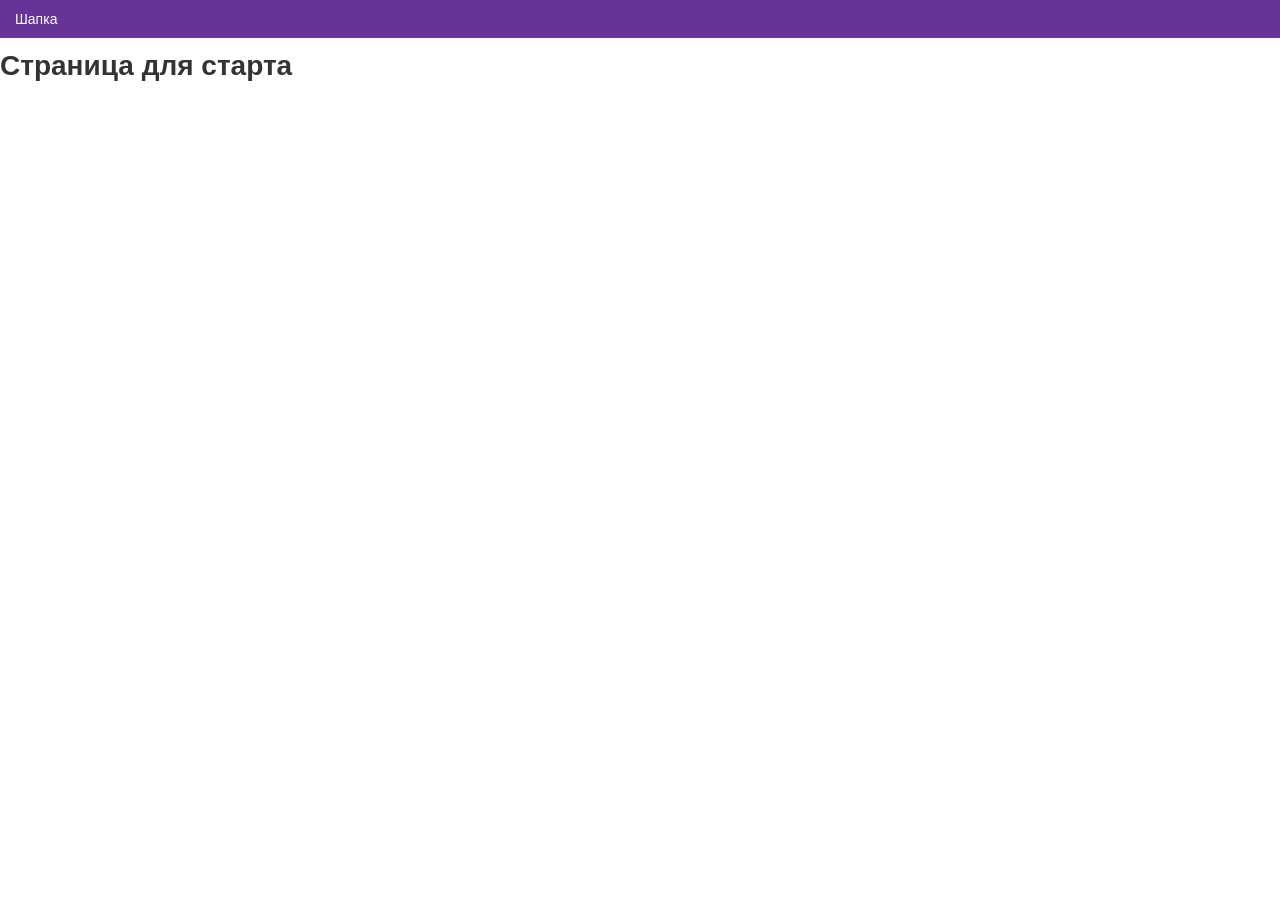
==== index.html @ aeb93e2c "Deploying to gh-pages from @ Rys17/Drink2Go@3adf9d9220792c13ed65a552e81b1cec636dce53 🚀" ====
<!DOCTYPE html><html class="page" lang="ru"><head><meta charset="UTF-8"><title>Drink2Go</title><meta name="viewport" content="width=device-width,initial-scale=1"><link rel="preload" href="#" type="font/woff2" as="font"><link rel="stylesheet" href="styles/styles.css"><script src="scripts/index.js" defer="defer"></script><link rel="icon" href="favicon.ico"><link rel="icon" href="favicons/favicon.svg" type="image/svg+xml"><link rel="apple-touch-icon" sizes="180x180" href="favicons/apple-icon-180x180.png"><link rel="manifest" href="/manifest.webmanifest"></head><body class="page__body"><header class="header">Шапка</header><main><h1>Страница для старта</h1></main></body></html>
---- styles/styles.css ----
body{color:#333;background-color:#fff;margin:0;padding:0;font-family:Montserrat,arial,sans-serif;font-size:14px;font-style:normal;font-weight:400;line-height:18px}*,:after,:before{box-sizing:inherit}img{max-width:100%;height:auto}ul{margin:0;padding:0;list-style:none}a{text-decoration:none}.container{box-sizing:border-box;width:100%;max-width:1440px;margin:0 auto;padding:0 20px}@media (width>=768px){.container{padding:0 30px}}@media (width>=1440px){.container{padding:0 110px}}@font-face{font-family:Montserrat;font-weight:400 700;font-style:normal;src:url(../fonts/montserrat-variable.woff2)format("woff2");font-display:swap}.header{color:#fff;background-color:#639;padding:10px 15px}
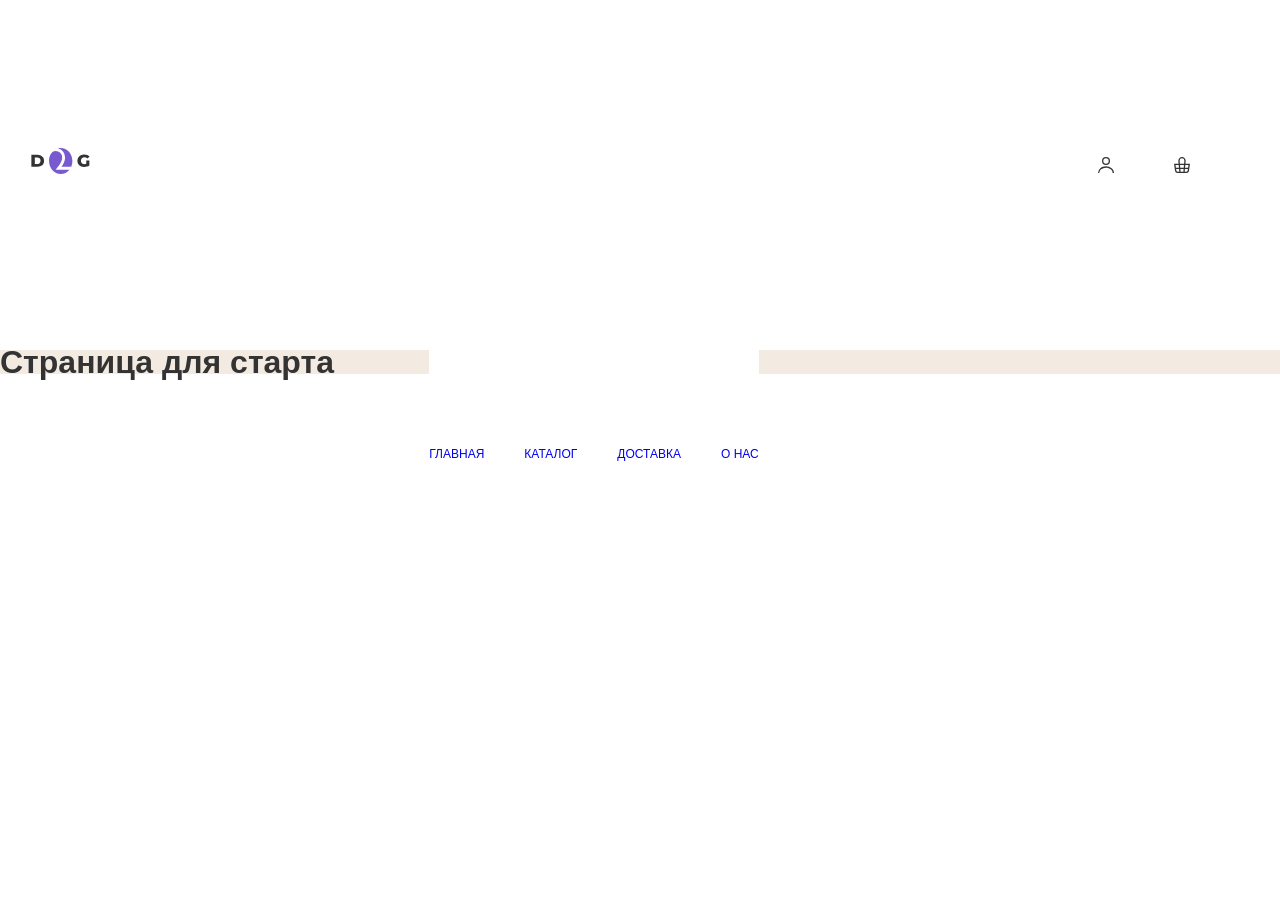
==== commit b5f7b3fa: "Deploying to gh-pages from @ Rys17/Drink2Go@74359fdb5bf37860000ce67fdb8bb8fca183b450 🚀" ====
--- a/index.html
+++ b/index.html
@@ -1 +1 @@
-<!DOCTYPE html><html class="page" lang="ru"><head><meta charset="UTF-8"><title>Drink2Go</title><meta name="viewport" content="width=device-width,initial-scale=1"><link rel="preload" href="#" type="font/woff2" as="font"><link rel="stylesheet" href="styles/styles.css"><script src="scripts/index.js" defer="defer"></script><link rel="icon" href="favicon.ico"><link rel="icon" href="favicons/favicon.svg" type="image/svg+xml"><link rel="apple-touch-icon" sizes="180x180" href="favicons/apple-icon-180x180.png"><link rel="manifest" href="/manifest.webmanifest"></head><body class="page__body"><header class="header">Шапка</header><main><h1>Страница для старта</h1></main></body></html>+<!DOCTYPE html><html class="page" lang="ru"><head><meta charset="UTF-8"><title>Drink2Go</title><meta name="viewport" content="width=device-width,initial-scale=1"><link rel="preload" href="#" type="font/woff2" as="font"><link rel="stylesheet" href="styles/styles.css"><script src="scripts/index.js" defer="defer"></script><link rel="icon" href="favicon.ico"><link rel="icon" href="favicons/favicon.svg" type="image/svg+xml"><link rel="apple-touch-icon" sizes="180x180" href="favicons/apple-icon-180x180.png"><link rel="manifest" href="../source/site.webmanifest"></head><body class="page__body"><header class="header" data-test="header"><div class="header__wrapper container"><div class="header__wrapper-logo"><a class="header__logo logo" href="index.html"><picture><source media="(min-width: 1440px)" type="image/svg+xml" width="170" height="36" srcset="images/logo-desktop.svg"><source media="(min-width: 768px)" type="image/svg+xml" width="60" height="50" srcset="images/logo-tablet.svg"><img class="header__logo-image" src="images/logo-mobile.svg" width="32" height="36" alt="Drink2Go"></picture></a><p class="header__text">Интернет-магазин<br>кофейных напитков</p></div><nav class="header__nav"><ul class="header__nav-list header__nav-list--active"><li class="header__nav-item"><a class="header__nav-link header__nav__link--current" href="404.html" aria-current="page" tabindex="-1">Главная</a></li><li class="header__nav-item"><a class="header__nav-link" href="404.html">Каталог</a></li><li class="header__nav-item"><a class="header__nav-link" href="404.html">Доставка</a></li><li class="header__nav-item"><a class="header__nav-link" href="404.html">О нас</a></li></ul></nav><ul class="header__nav-user user-menu"><li class="user-menu__item"><a class="user-menu__link user-menu__link--profile" href="404.html"><span class="visually-hidden">Личный кабинет</span> </a><a class="user-menu__link-text" href="404.html">Войти</a></li><li class="user-menu__item"><a class="user-menu__link user-menu__link--basket" href="404.html"><span class="visually-hidden">Корзина</span> </a><a class="user-menu__link-text" href="404.html">Корзина</a></li><li class="user-menu__item"><button class="user-menu__burger user-menu__burger--active" aria-label="бургер меню" type="button"><span></span> <span></span> <span></span></button></li></ul></div></header><main class="page__main"><h1>Страница для старта</h1></main><script src="scripts/index.js" defer="defer"></script></body></html>
--- a/styles/styles.css
+++ b/styles/styles.css
@@ -1 +1 @@
-body{color:#333;background-color:#fff;margin:0;padding:0;font-family:Montserrat,arial,sans-serif;font-size:14px;font-style:normal;font-weight:400;line-height:18px}*,:after,:before{box-sizing:inherit}img{max-width:100%;height:auto}ul{margin:0;padding:0;list-style:none}a{text-decoration:none}.container{box-sizing:border-box;width:100%;max-width:1440px;margin:0 auto;padding:0 20px}@media (width>=768px){.container{padding:0 30px}}@media (width>=1440px){.container{padding:0 110px}}@font-face{font-family:Montserrat;font-weight:400 700;font-style:normal;src:url(../fonts/montserrat-variable.woff2)format("woff2");font-display:swap}.header{color:#fff;background-color:#639;padding:10px 15px}+body{color:#333;background-color:#fff;margin:0;padding:0;font-family:Montserrat,arial,sans-serif;font-size:14px;font-style:normal;font-weight:400;line-height:20px}@media (width>=768px){body{font-size:16px;line-height:24px}}*,:after,:before{box-sizing:inherit}img{max-width:100%;height:auto}ul{margin:0;padding:0;list-style:none}a{text-decoration:none}.container{box-sizing:border-box;width:100%;max-width:1440px;margin:0 auto;padding:0 20px}@media (width>=768px){.container{padding:0 30px}}@media (width>=1440px){.container{padding:0 40px}}@font-face{font-family:Montserrat;font-weight:400 700;font-style:normal;src:url(../fonts/montserrat-variable.woff2)format("woff2");font-display:swap}.visually-hidden{clip:rect(1px 1px 1px 1px);-webkit-clip-path:inset(100%);clip-path:inset(100%);white-space:nowrap;border:0;width:1px;height:1px;margin:-1px;padding:0;position:absolute;overflow:hidden}.header{background-color:#fff;min-height:60px}@media (width>=768px){.header{min-height:80px}}.header__wrapper{justify-content:space-between;align-items:center;padding-top:12px;padding-bottom:12px;display:flex}@media (width>=768px){.header__wrapper{padding-top:20px;padding-bottom:20px}}.header__wrapper-logo{gap:20px;display:flex}.header__log{padding-right:20px}.header__text{margin:0;display:none}@media (width>=1440px){.header__text{font-size:12px;line-height:16px;display:block}}.header__nav{display:flex}.header__nav-list{text-transform:uppercase;z-index:999;text-align:center;background-color:#fff;width:100%;min-height:289px;display:block;position:absolute;bottom:0;left:0;transform:translateY(118px)}@media (width>=768px){.header__nav-list{align-items:center;gap:40px;font-size:12px;font-weight:500;line-height:16px;display:flex;position:static}}@media (width>=1440px){.header__nav-list{gap:60px;display:flex}}.header__nav-list--active{transform:translateY(100%)}.header__nav-item{border-top:1px solid #f0ebff;justify-content:center;align-items:center;min-height:56px;display:flex}@media (width>=768px){.header__nav-item{border:none}}.page__main{background-color:#f3ebe1}.user-menu{gap:44px;display:flex}@media (width>=768px){.user-menu{gap:60px}}@media (width>=1440px){.user-menu{gap:60px}}.user-menu__item{align-items:center;gap:8px;display:flex}.user-menu__link{display:block}.user-menu__link--profile{content:"";background-color:#333;background-repeat:no-repeat;background-size:16px,16px;width:16px;height:16px;-webkit-mask-image:url(../icons/stack.svg#user);mask-image:url(../icons/stack.svg#user)}.user-menu__link--basket{background-color:#333;background-repeat:no-repeat;background-size:16px,16px;width:16px;height:16px;-webkit-mask-image:url(../icons/stack.svg#basket);mask-image:url(../icons/stack.svg#basket)}.user-menu__link-text{display:none}@media (width>=1440px){.user-menu__link-text{display:block}}.user-menu__burger{background:#7fffd4;border:none;width:16px;height:12px;padding:0;position:relative}.user-menu__burger span{transition:0,3s ease;background:#333;width:16px;height:1.5px;position:absolute;left:0}.user-menu__burger span:first-child{transform:translateY(-6px)}.user-menu__burger span:nth-child(3){transform:translateY(6px)}.user-menu__burger--active span:first-child{transform:rotate(-45deg)}.user-menu__burger--active span:nth-child(2){display:none}.user-menu__burger--active span:nth-child(3){transform:rotate(45deg)}@media (width>=768px){.user-menu__burger{display:none}}@media (width>=1440px){.user-menu__burger{display:none}}
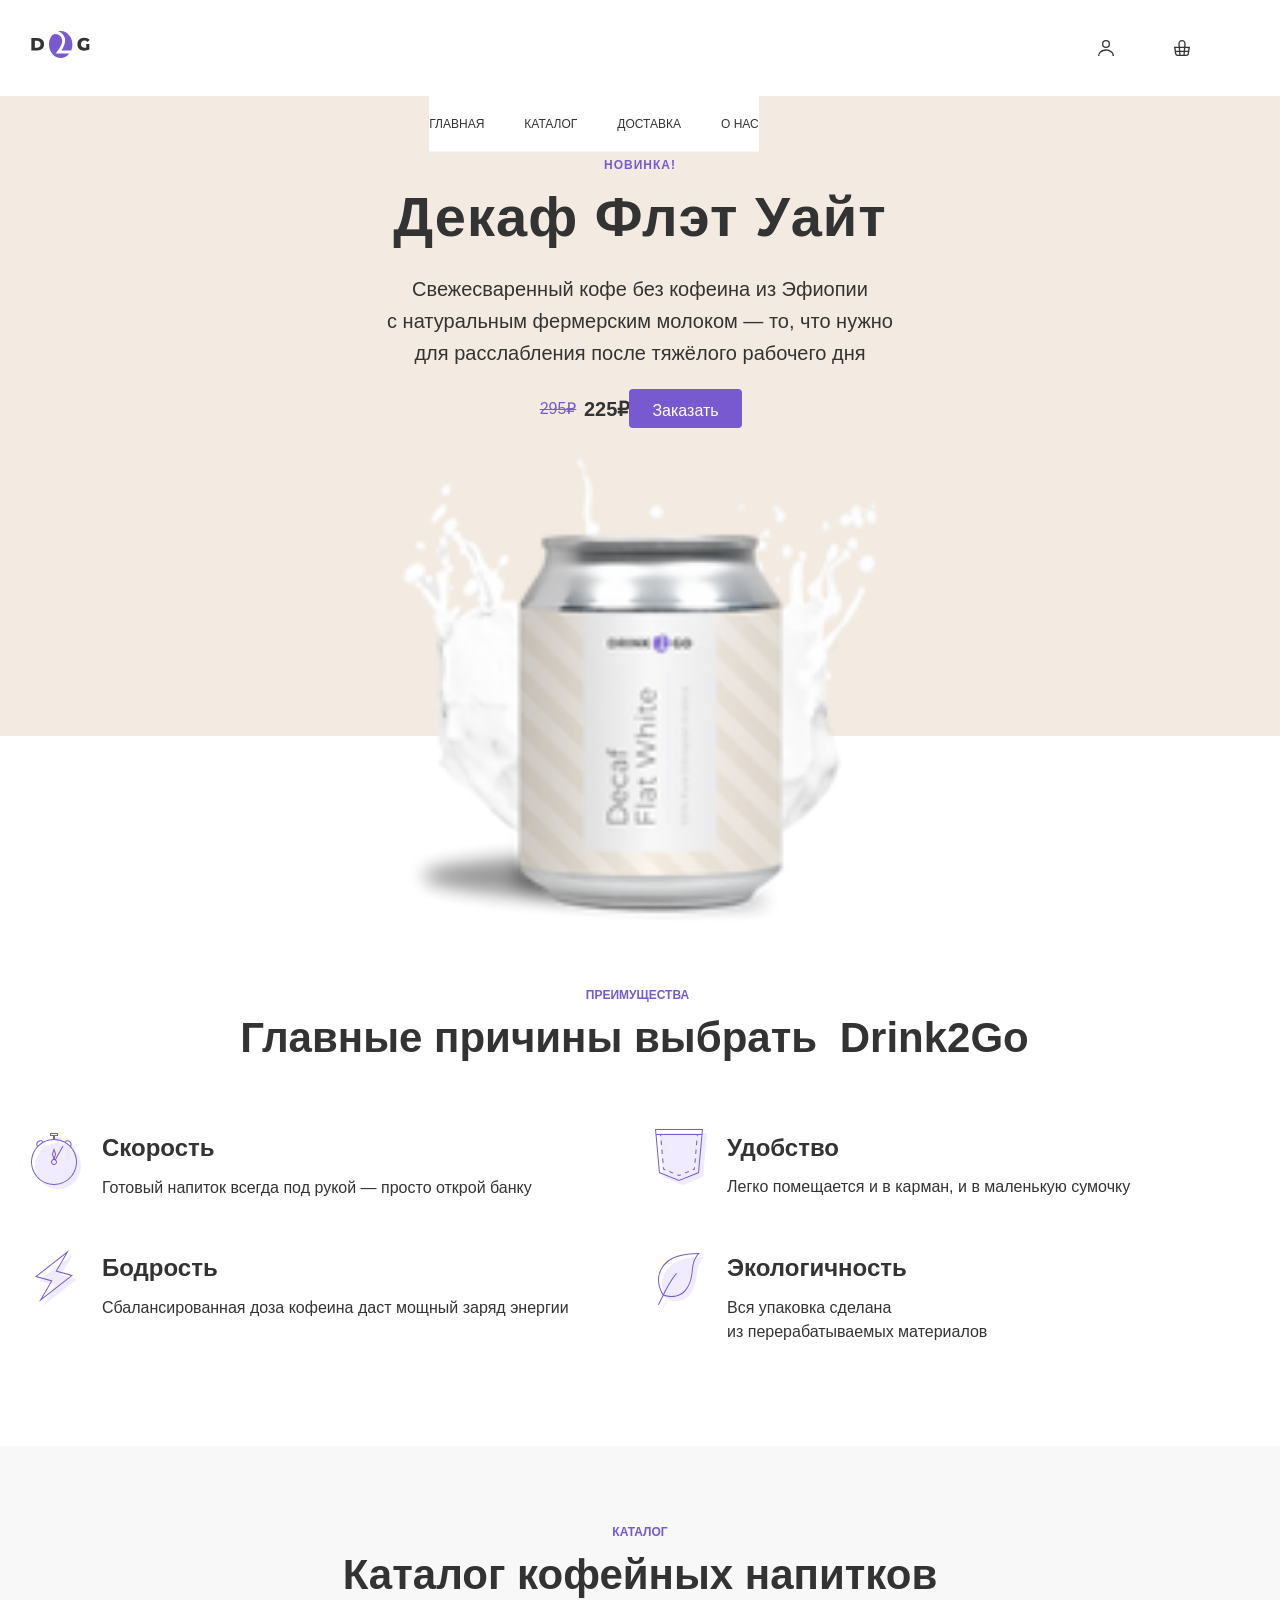
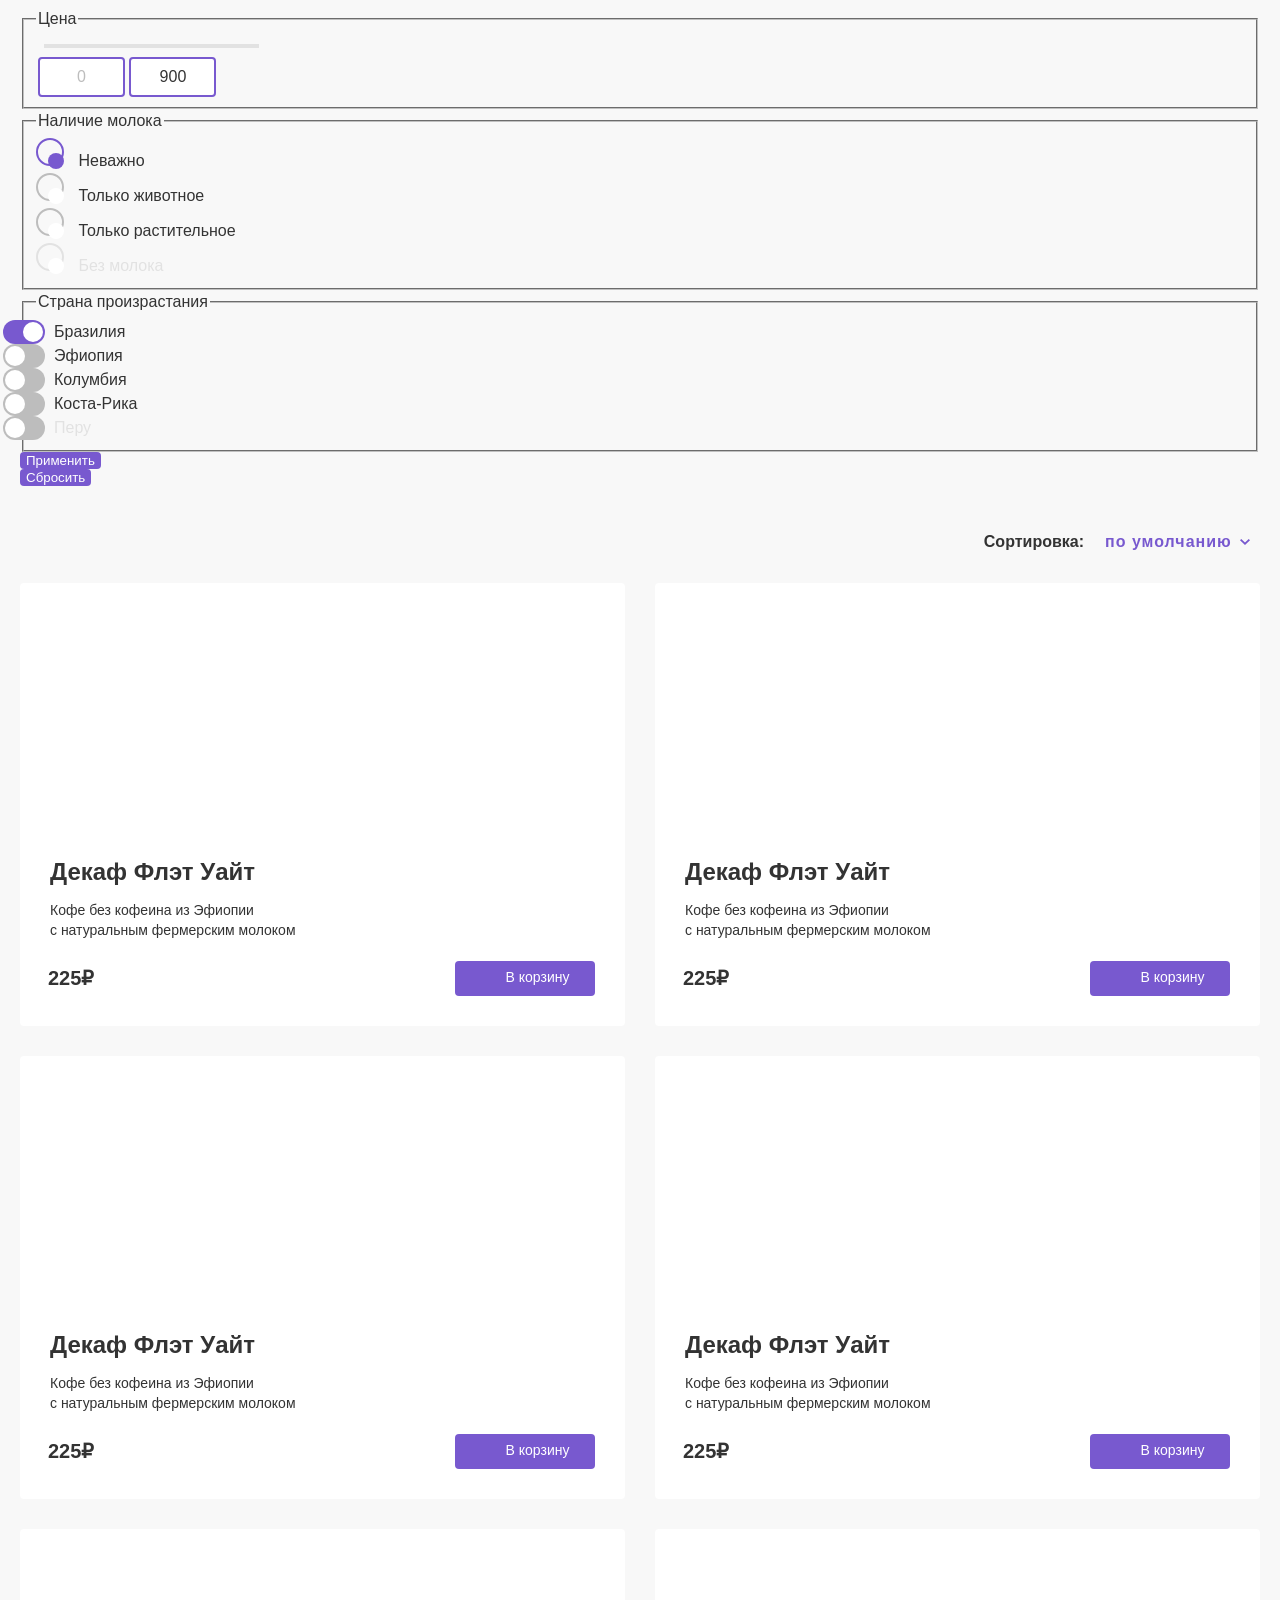
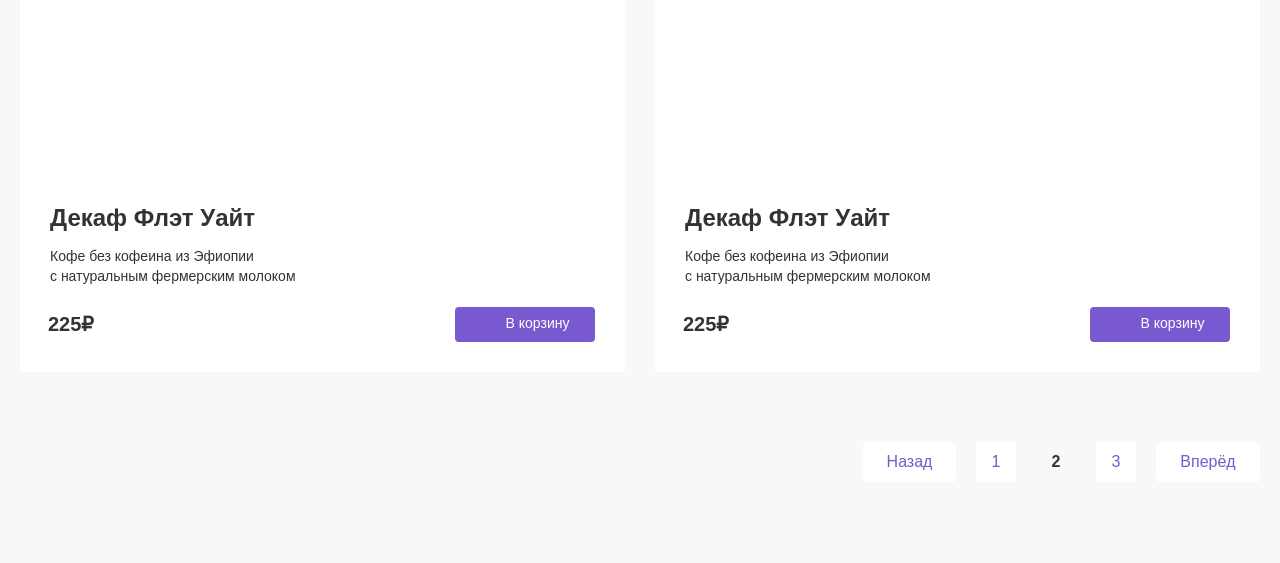
==== commit 7964ed9d: "Deploying to gh-pages from @ Rys17/Drink2Go@dc18201b0de00281de3671376409907217015b13 🚀" ====
--- a/index.html
+++ b/index.html
@@ -1 +1 @@
-<!DOCTYPE html><html class="page" lang="ru"><head><meta charset="UTF-8"><title>Drink2Go</title><meta name="viewport" content="width=device-width,initial-scale=1"><link rel="preload" href="#" type="font/woff2" as="font"><link rel="stylesheet" href="styles/styles.css"><script src="scripts/index.js" defer="defer"></script><link rel="icon" href="favicon.ico"><link rel="icon" href="favicons/favicon.svg" type="image/svg+xml"><link rel="apple-touch-icon" sizes="180x180" href="favicons/apple-icon-180x180.png"><link rel="manifest" href="../source/site.webmanifest"></head><body class="page__body"><header class="header" data-test="header"><div class="header__wrapper container"><div class="header__wrapper-logo"><a class="header__logo logo" href="index.html"><picture><source media="(min-width: 1440px)" type="image/svg+xml" width="170" height="36" srcset="images/logo-desktop.svg"><source media="(min-width: 768px)" type="image/svg+xml" width="60" height="50" srcset="images/logo-tablet.svg"><img class="header__logo-image" src="images/logo-mobile.svg" width="32" height="36" alt="Drink2Go"></picture></a><p class="header__text">Интернет-магазин<br>кофейных напитков</p></div><nav class="header__nav"><ul class="header__nav-list header__nav-list--active"><li class="header__nav-item"><a class="header__nav-link header__nav__link--current" href="404.html" aria-current="page" tabindex="-1">Главная</a></li><li class="header__nav-item"><a class="header__nav-link" href="404.html">Каталог</a></li><li class="header__nav-item"><a class="header__nav-link" href="404.html">Доставка</a></li><li class="header__nav-item"><a class="header__nav-link" href="404.html">О нас</a></li></ul></nav><ul class="header__nav-user user-menu"><li class="user-menu__item"><a class="user-menu__link user-menu__link--profile" href="404.html"><span class="visually-hidden">Личный кабинет</span> </a><a class="user-menu__link-text" href="404.html">Войти</a></li><li class="user-menu__item"><a class="user-menu__link user-menu__link--basket" href="404.html"><span class="visually-hidden">Корзина</span> </a><a class="user-menu__link-text" href="404.html">Корзина</a></li><li class="user-menu__item"><button class="user-menu__burger user-menu__burger--active" aria-label="бургер меню" type="button"><span></span> <span></span> <span></span></button></li></ul></div></header><main class="page__main"><h1>Страница для старта</h1></main><script src="scripts/index.js" defer="defer"></script></body></html>+<!DOCTYPE html><html class="page" lang="ru"><head><meta charset="UTF-8"><title>Drink2Go</title><meta name="viewport" content="width=device-width,initial-scale=1"><link rel="stylesheet" href="styles/styles.css"><link rel="icon" href="favicon.ico"><link rel="icon" href="favicons/favicon.svg" type="image/svg+xml"><link rel="apple-touch-icon" sizes="180x180" href="favicons/apple-icon-180x180.png"><link rel="manifest" href="../source/site.webmanifest"></head><body class="page__body"><header class="header" data-test="header"><div class="header__wrapper container"><div class="header__wrapper-logo"><a class="header__logo logo" href="index.html"><picture><source media="(min-width: 1440px)" type="image/svg+xml" width="170" height="36" srcset="images/logo-desktop.svg"><source media="(min-width: 768px)" type="image/svg+xml" width="60" height="50" srcset="images/logo-tablet.svg"><img class="header__logo-image" src="images/logo-mobile.svg" width="32" height="36" alt="Drink2Go"></picture></a><p class="header__text">Интернет-магазин<br>кофейных напитков</p></div><nav class="header__nav"><ul class="header__nav-list header__nav-list--active"><li class="header__nav-item"><a class="header__nav-link header__nav__link--current" href="404.html" aria-current="page" tabindex="-1">Главная</a></li><li class="header__nav-item"><a class="header__nav-link" href="404.html">Каталог</a></li><li class="header__nav-item"><a class="header__nav-link" href="404.html">Доставка</a></li><li class="header__nav-item"><a class="header__nav-link" href="404.html">О нас</a></li></ul></nav><ul class="header__nav-user user-menu"><li class="user-menu__item"><a class="user-menu__link user-menu__link--profile" href="404.html"><span class="visually-hidden">Личный кабинет</span> </a><a class="user-menu__link-text" href="404.html">Войти</a></li><li class="user-menu__item"><a class="user-menu__link user-menu__link--basket" href="404.html"><span class="visually-hidden">Корзина</span> </a><a class="user-menu__link-text" href="404.html">Корзина</a></li><li class="user-menu__item"><button class="user-menu__burger user-menu__burger--active" aria-label="бургер меню" type="button"><span></span> <span></span> <span></span></button></li></ul></div></header><main class="main"><h1 class="visually-hidden">Интернет-магазин кофейных напитков</h1><section class="hero" data-test="hero"><div class="hero__slider slider"><ul class="slider__list"><li class="slider__item slider__item--flatwhite container"><picture><source media="(min-width: $desktop-width)" srcset="images/slaider-white-desktop@1x.webp, images/slider/slaider-white-desktop@2x.webp 2x" type="image/webp" width="600" height="600"><source media="(min-width: $tablet-width)" srcset="images/slaider-white-tablet@1x.webp, images/slaider-white-tablet@2x.webp 2x" type="image/webp" width="476" height="476"><source media="(min-width: $mobile-width)" srcset="images/slaider-white-mobile@1x.webp, images/slider/slaider-white-mobile@2x.webp 2x" type="image/webp" width="280" height="280"><source media="(min-width: $desktop-width)" srcset="images/slaider-white-desktop@1x.png, images/slider/slaider-white-desktop@2x.png 2x" width="600" height="600"><source media="(min-width: $tablet-width)" srcset="images/slaider-white-tablet@1x.png, images/slaider-white-tablet@2x.png 2x" width="476" height="476"><img class="slider__img" src="images/slaider-white-mobile@1x.png" srcset="images/slaider-white-mobile@2x.png 2x" width="280" height="280" alt="Кофе Декаф Флэт Уайт"></picture><div class="slider__container"><span class="slider__tag tag">Новинка!</span><h2 class="slider__title">Декаф Флэт <span>Уайт</span></h2><p class="slider__text">Свежесваренный кофе без кофеина из Эфиопии<br>с натуральным фермерским молоком — то, что нужно<br>для расслабления после тяжёлого рабочего дня</p><div class="slider__wrapper"><span class="slider__old-price">295₽</span> <span class="slider__new-price">225₽</span> <button class="slider__button-buy button">Заказать</button></div></div></li><li class="slider__item slider__item--lavender"><picture><source media="(min-width: $desktop-width)" srcset="images/slaider-lavender-desktop@1x.webp, images/slaider-lavender-desktop@2x.webp 2x" type="image/webp" width="600" height="600"><source media="(min-width: $tablet-width)" srcset="images/slaider-lavender-tablet@1x.webp, images/slaider-lavender-tablet@2x.webp 2x" type="image/webp" width="476" height="476"><source media="(min-width: $mobile-width)" srcset="images/slaider-lavender-mobile@1x.webp, images/slaider-lavender-mobile@2x.webp 2x" type="image/webp" width="280" height="280"><source media="(min-width: $desktop-width)" srcset="images/slaider-lavender-desktop@1x.png, images/slaider-lavender-desktop@2x.png 2x" width="600" height="600"><source media="(min-width: $tablet-width)" srcset="images/slaider-lavender-tablet@1x.png, images/slider/slaider-lavender-tablet@2x.png 2x" width="476" height="476"><img class="slider__img" src="images/slaider-lavender-mobile@1x.png" srcset="images/slaider-lavender-mobile@2x.png 2x" width="280" height="280" alt="Кофе Лавандовый Латте"></picture><div class="slider__container"><span class="slider__tag tag">Новинка!</span><h2 class="slider__title">Лавандовый Латте</h2><p class="slider__text">Невероятное сочетание перуанской высокогорной арабики с молоком ламы и лавандовым сиропом унесёт вас прямо на вершину Радужных гор</p><div class="slider__wrapper"><span class="slider__old-price">285₽</span> <span class="slider__new-price">265₽</span> <button class="slider__button-buy button">Заказать</button></div></div></li><li class="slider__item slider__item--espresso"><picture><source media="(min-width: $desktop-width)" srcset="images/slaider-espresso-desktop@1x.webp, images/slaider-espresso-desktop@2x.webp 2x" type="image/webp" width="600" height="600"><source media="(min-width: $tablet-width)" srcset="images/slaider-espresso-tablet@1x.webp, images/slaider-espresso-tablet@2x.webp 2x" type="image/webp" width="476" height="476"><source media="(min-width: $mobile-width)" srcset="images/slaider-espresso-mobile@1x.webp, images/slaider-espresso-mobile@1x.webp 2x" type="image/webp" width="280" height="280"><source media="(min-width: $desktop-width)" srcset="images/slaider-espresso-desktop@1x.png, images/slaider-espresso-desktop@2x.png 2x" width="600" height="600"><source media="(min-width: $tablet-width)" srcset="images/slaider-espresso-tablet@1x.png, images/slider/slaider-espresso-tablet@2x.png 2x" width="476" height="476"><img class="slider__img" src="images/slaider-espresso-mobile@1x.png" srcset="images/slaider-espresso-mobile@2x.png 2x" width="280" height="280" alt="Кофе Тройной Эспрессо"></picture><div class="slider__container"><span class="slider__tag tag">Новинка!</span><h2 class="slider__title">Тройной Эспрессо</h2><p class="slider__text">Мощнее укола адреналина, чернее самой тёмной ночи, этот тройной эспрессо из Колумбии покажет вам, что такое настоящая бодрость</p><div class="slider__wrapper"><span class="slider__old-price">395₽</span> <span class="slider__new-price">375₽</span> <button class="slider__button-buy button">Заказать</button></div></div></li></ul><button class="slider__button slider__button-prev slider-button-prev" aria-label="Посмотреть предыдущий слайд"></button> <button class="slider__button slider__button-next slider-button-next" aria-label="Посмотреть следующий слайд"></button><div class="slider__pagination slider-pagination"><div class="slider__dot slider__dot--active"></div><div class="slider__dot"></div><div class="slider__dot"></div></div></div></section><section class="features" data-test="features"><span class="features__tag tag">Преимущества</span><h2 class="features__heading">Главные причины выбрать <span class="features__heading-name">Drink2Go</span></h2><ul class="features__list"><li class="features__item features__item--speed"><span class="features__icon features__icon--speed"></span><h3 class="features__title features__title--speed">Скорость</h3><p class="features__text">Готовый напиток всегда под рукой — просто открой банку</p></li><li class="features__item features__item--fit"><span class="features__icon features__icon--fit"></span><h3 class="features__title">Удобство</h3><p class="features__text features__text--fit">Легко помещается и в карман, и в маленькую сумочку</p></li><li class="features__item features__item--enegry"><span class="features__icon features__icon--energy"></span><h3 class="features__title">Бодрость</h3><p class="features__text features__text--energy">Сбалансированная доза кофеина даст мощный заряд энергии</p></li><li class="features__item features__item--eco"><span class="features__icon features__icon--eco"></span><h3 class="features__title">Экологичность</h3><p class="features__text">Вся упаковка сделана<br>из перерабатываемых материалов</p></li></ul></section><section class="catalog" data-test="catalog"><span class="catalog__tag tag">Каталог</span><h2 class="catalog__heading">Каталог кофейных напитков</h2><div class="catalog__block"><form class="catalog__form form" action="https://echo.htmlacademy.ru/" method="get"><div class="form__groups"><fieldset class="form__group group-price"><legend class="form__title group-price__title">Цена</legend><div class="form__container group-price__container"><div class="group-price__rangescale rangescale"><div class="rangescale__wrapper"><div class="rangescale__range"><button class="rangescale__range-handle" type="button"><span class="visually-hidden">Установить минимальный порог цены</span></button> <button class="rangescale__range-handle" type="button"><span class="visually-hidden">Установить максимальный порог цены</span></button></div></div></div><div class="group-price__wrapper text-input"><label class="text-input__label" for="min-price"></label> <input class="text-input__input" type="text" name="min-price" id="min-price" placeholder="0" value="0"> <span class="group-price__line"></span> <label class="text-input__label" for="max-price"></label> <input class="text-input__input text-input__input--max" type="text" name="max-price" id="max-price" placeholder="900" value="900"></div></div></fieldset><fieldset class="form__group group-options"><legend class="form__title group-options__title">Наличие молока</legend><ul class="form__list group-options__list"><li class="form__item group-options__item radio"><input class="radio__input" type="radio" id="any" name="options-type" value="any" checked="checked"> <label class="radio__label" for="any">Неважно</label></li><li class="form__item group-options__item radio"><input class="radio__input" type="radio" id="animal" name="options-type" value="animal"> <label class="radio__label" for="animal">Только животное</label></li><li class="form__item group-options__item radio"><input class="radio__input" type="radio" id="plant" name="options-type" value="plant"> <label class="radio__label" for="plant">Только растительное</label></li><li class="form__item group-options__item radio"><input class="radio__input" type="radio" id="without" name="options-type" value="without" disabled="disabled"> <label class="radio__label radio__label--disabled" for="without">Без молока</label></li></ul></fieldset><fieldset class="form__group group-country"><legend class="form__title group-country__title">Страна произрастания</legend><ul class="form__list group-country__list"><li class="form__item group-country__item checkbox"><label class="checkbox__label" for="Brasil"><input class="checkbox__input" type="checkbox" id="Brasil" name="Brasil" checked="checked"> <span class="checkbox__inner">Бразилия</span></label></li><li class="form__item group-country__item checkbox"><label class="checkbox__label" for="Ethiopia"><input class="checkbox__input" type="checkbox" id="Ethiopia" name="Ethiopia"> <span class="checkbox__inner">Эфиопия</span></label></li><li class="form__item group-country__item checkbox"><label class="checkbox__label" for="Colombia"><input class="checkbox__input" type="checkbox" id="Colombia" name="Colombia"> <span class="checkbox__inner">Колумбия</span></label></li><li class="form__item group-country__item checkbox"><label class="checkbox__label" for="Costarica"><input class="checkbox__input" type="checkbox" id="Costarica" name="Costarica"> <span class="checkbox__inner">Коста-Рика</span></label></li><li class="form__item group-country__item checkbox"><label class="checkbox__label" for="Peru"><input class="checkbox__input" type="checkbox" id="Peru" name="Peru" disabled="disabled"> <span class="checkbox__inner checkbox__inner--disabled">Перу</span></label></li></ul></fieldset></div><div class="form__wrapper"><button class="form__button button" type="submit">Применить</button> <button class="form__button button form__button--reset" type="reset">Сбросить</button></div></form><div class="catalog__wrapper"><div class="catalog__sort"><h3 class="catalog__sort-title">Сортировка:</h3><select class="catalog__select" aria-label="Сортировка"><option value="default">По умолчанию</option><option value="cheap">По возрастанию цены</option><option value="expensive">По убыванию цены</option></select></div><div class="catalog__list products"><ul class="products__list"><li class="products__item card"><picture><source media="(min-width: 1440px)" srcset="images/catalog/flatwhite-desktop.webp, images/catalog/flatwhite-desktop@2x.webp 2x" type="image/webp" width="130" height="188"><source media="(min-width: 768px)" srcset="images/catalog/flatwhite-tablet.webp, images/catalog/flatwhite-tablet@2x.webp 2x" type="image/webp" width="130" height="188"><source media="(min-width: 320px)" srcset="images/catalog/flatwhite-mobile.webp, images/catalog/flatwhite-mobile@2x.webp 2x" type="image/webp" width="130" height="188"><source media="(min-width: 1440px)" srcset="images/catalog/flatwhite-desktop.png, images/catalog/flatwhite-desktop@2x.png 2x" width="130" height="188"><source media="(min-width: 768px)" srcset="images/catalog/flatwhite-tablet.png, images/catalog/flatwhite-tablet@2x.png 2x" width="130" height="188"><img class="card__img" src="images/catalog/flatwhite-mobile.png" srcset="images/catalog/flatwhite-mobile@2x.png 2x" width="130" height="188" alt="Кофе Декаф Флэт Уайт"></picture><div class="card__container"><h3 class="card__title">Декаф Флэт Уайт</h3><p class="card__text">Кофе без кофеина из Эфиопии<br>с натуральным фермерским молоком</p></div><div class="card__wrapper"><span class="card__price">225₽</span> <button class="card__button button" type="button">В корзину</button></div></li><li class="products__item products__item--active card"><picture><source media="(min-width: 1440px)" srcset="images/catalog/lavender-desktop.webp, images/catalog/lavender-desktop@2x.webp 2x" type="image/webp" width="130" height="188"><source media="(min-width: 768px)" srcset="images/catalog/lavender-tablet.webp, images/catalog/lavender-tablet@2x.webp 2x" type="image/webp" width="130" height="188"><source media="(min-width: 320px)" srcset="images/catalog/lavender-mobile.webp, images/catalog/lavender-mobile@2x.webp 2x" type="image/webp" width="130" height="188"><source media="(min-width: 1440px)" srcset="images/catalog/lavender-desktop.png, images/catalog/lavender-desktop@2x.png 2x" width="130" height="188"><source media="(min-width: 768px)" srcset="images/catalog/lavender-tablet.png, images/catalog/lavender-tablet@2x.png 2x" width="130" height="188"><img class="card__img" src="images/catalog/lavender-mobile.png" srcset="images/catalog/lavender-mobile@2x.png 2x" width="130" height="188" alt="Кофе Декаф Флэт Уайт"></picture><div class="card__container"><h3 class="card__title">Декаф Флэт Уайт</h3><p class="card__text">Кофе без кофеина из Эфиопии<br>с натуральным фермерским молоком</p></div><div class="card__wrapper"><span class="card__price">225₽</span> <button class="card__button button" type="button">В корзину</button></div></li><li class="products__item card"><picture><source media="(min-width: 1440px)" srcset="images/catalog/black-desktop.webp, images/catalog/black-desktop@2x.webp 2x" type="image/webp" width="130" height="188"><source media="(min-width: 768px)" srcset="images/catalog/black-tablet.webp, images/catalog/black-tablet@2x.webp 2x" type="image/webp" width="130" height="188"><source media="(min-width: 320px)" srcset="images/catalog/black-mobile.webp, images/catalog/black-mobile@2x.webp 2x" type="image/webp" width="130" height="188"><source media="(min-width: 1440px)" srcset="images/catalog/black-desktop.png, images/catalog/black-desktop@2x.png 2x" width="130" height="188"><source media="(min-width: 768px)" srcset="images/catalog/black-tablet.png, images/catalog/black-tablet@2x.png 2x" width="130" height="188"><img class="card__img" src="images/catalog/black-mobile.png" srcset="images/catalog/black-mobile@2x.png 2x" width="130" height="188" alt="Кофе Декаф Флэт Уайт"></picture><div class="card__container"><h3 class="card__title">Декаф Флэт Уайт</h3><p class="card__text">Кофе без кофеина из Эфиопии<br>с натуральным фермерским молоком</p></div><div class="card__wrapper"><span class="card__price">225₽</span> <button class="card__button button" type="button">В корзину</button></div></li><li class="products__item card"><picture><source media="(min-width: 1440px)" srcset="images/catalog/rose-desktop.webp, images/catalog/rose-desktop@2x.webp 2x" type="image/webp" width="130" height="188"><source media="(min-width: 768px)" srcset="images/catalog/rose-tablet.webp, images/catalog/rose-tablet@2x.webp 2x" type="image/webp" width="130" height="188"><source media="(min-width: 320px)" srcset="images/catalog/rose-mobile.webp, images/catalog/rose-mobile@2x.webp 2x" type="image/webp" width="130" height="188"><source media="(min-width: 1440px)" srcset="images/catalog/rose-desktop.png, images/catalog/rose-desktop@2x.png 2x" width="130" height="188"><source media="(min-width: 768px)" srcset="images/catalog/rose-tablet.png, images/catalog/rose-tablet@2x.png 2x" width="130" height="188"><img class="card__img" src="images/catalog/rose-mobile.png" srcset="images/catalog/rose-mobile@2x.png 2x" width="130" height="188" alt="Кофе Декаф Флэт Уайт"></picture><div class="card__container"><h3 class="card__title">Декаф Флэт Уайт</h3><p class="card__text">Кофе без кофеина из Эфиопии<br>с натуральным фермерским молоком</p></div><div class="card__wrapper"><span class="card__price">225₽</span> <button class="card__button button" type="button">В корзину</button></div></li><li class="products__item card"><picture><source media="(min-width: 1440px)" srcset="images/catalog/cappuccino-desktop.webp, images/catalog/cappuccino-desktop@2x.webp 2x" type="image/webp" width="130" height="188"><source media="(min-width: 768px)" srcset="images/catalog/cappuccino-tablet.webp, images/catalog/cappuccino-tablet@2x.webp 2x" type="image/webp" width="130" height="188"><source media="(min-width: 320px)" srcset="images/catalog/cappuccino-mobile.webp, images/catalog/cappuccino-mobile@2x.webp 2x" type="image/webp" width="130" height="188"><source media="(min-width: 1440px)" srcset="images/catalog/cappuccino-desktop.png, images/catalog/cappuccino-desktop@2x.png 2x" width="130" height="188"><source media="(min-width: 768px)" srcset="images/catalog/cappuccino-tablet.png, images/catalog/cappuccino-tablet@2x.png 2x" width="130" height="188"><img class="card__img" src="images/catalog/cappuccino-mobile.png" srcset="images/catalog/cappuccino-mobile@2x.png 2x" width="130" height="188" alt="Кофе Декаф Флэт Уайт"></picture><div class="card__container"><h3 class="card__title">Декаф Флэт Уайт</h3><p class="card__text">Кофе без кофеина из Эфиопии<br>с натуральным фермерским молоком</p></div><div class="card__wrapper"><span class="card__price">225₽</span> <button class="card__button button" type="button">В корзину</button></div></li><li class="products__item card"><picture><source media="(min-width: 1440px)" srcset="images/catalog/vanilla-desktop.webp, images/catalog/vanilla-desktop@2x.webp 2x" type="image/webp" width="130" height="188"><source media="(min-width: 768px)" srcset="images/catalog/vanilla-tablet.webp, images/catalog/vanilla-tablet@2x.webp 2x" type="image/webp" width="130" height="188"><source media="(min-width: 320px)" srcset="images/catalog/vanilla-mobile.webp, images/catalog/vanilla-mobile@2x.webp 2x" type="image/webp" width="130" height="188"><source media="(min-width: 1440px)" srcset="images/catalog/vanilla-desktop.png, images/catalog/vanilla-desktop@2x.png 2x" width="130" height="188"><source media="(min-width: 768px)" srcset="images/catalog/vanilla-tablet.png, images/catalog/vanilla-tablet@2x.png 2x" width="130" height="188"><img class="card__img" src="images/catalog/vanilla-mobile.png" srcset="images/catalog/vanilla-mobile@2x.png 2x" width="130" height="188" alt="Кофе Декаф Флэт Уайт"></picture><div class="card__container"><h3 class="card__title">Декаф Флэт Уайт</h3><p class="card__text">Кофе без кофеина из Эфиопии<br>с натуральным фермерским молоком</p></div><div class="card__wrapper"><span class="card__price">225₽</span> <button class="card__button button" type="button">В корзину</button></div></li></ul></div></div><div class="catalog__pagination pagination"><a class="pagination__link pagination__link--back" href="#">Назад</a> <a class="pagination__link" href="#">1</a> <a class="pagination__link pagination__link--active" href="#">2</a> <a class="pagination__link" href="#">3</a> <a class="pagination__link pagination__link--next" href="#">Вперёд</a></div></div></section></main><script src="scripts/index.js" defer="defer"></script></body></html>
--- a/styles/styles.css
+++ b/styles/styles.css
@@ -1 +1 @@
-body{color:#333;background-color:#fff;margin:0;padding:0;font-family:Montserrat,arial,sans-serif;font-size:14px;font-style:normal;font-weight:400;line-height:20px}@media (width>=768px){body{font-size:16px;line-height:24px}}*,:after,:before{box-sizing:inherit}img{max-width:100%;height:auto}ul{margin:0;padding:0;list-style:none}a{text-decoration:none}.container{box-sizing:border-box;width:100%;max-width:1440px;margin:0 auto;padding:0 20px}@media (width>=768px){.container{padding:0 30px}}@media (width>=1440px){.container{padding:0 40px}}@font-face{font-family:Montserrat;font-weight:400 700;font-style:normal;src:url(../fonts/montserrat-variable.woff2)format("woff2");font-display:swap}.visually-hidden{clip:rect(1px 1px 1px 1px);-webkit-clip-path:inset(100%);clip-path:inset(100%);white-space:nowrap;border:0;width:1px;height:1px;margin:-1px;padding:0;position:absolute;overflow:hidden}.header{background-color:#fff;min-height:60px}@media (width>=768px){.header{min-height:80px}}.header__wrapper{justify-content:space-between;align-items:center;padding-top:12px;padding-bottom:12px;display:flex}@media (width>=768px){.header__wrapper{padding-top:20px;padding-bottom:20px}}.header__wrapper-logo{gap:20px;display:flex}.header__log{padding-right:20px}.header__text{margin:0;display:none}@media (width>=1440px){.header__text{font-size:12px;line-height:16px;display:block}}.header__nav{display:flex}.header__nav-list{text-transform:uppercase;z-index:999;text-align:center;background-color:#fff;width:100%;min-height:289px;display:block;position:absolute;bottom:0;left:0;transform:translateY(118px)}@media (width>=768px){.header__nav-list{align-items:center;gap:40px;font-size:12px;font-weight:500;line-height:16px;display:flex;position:static}}@media (width>=1440px){.header__nav-list{gap:60px;display:flex}}.header__nav-list--active{transform:translateY(100%)}.header__nav-item{border-top:1px solid #f0ebff;justify-content:center;align-items:center;min-height:56px;display:flex}@media (width>=768px){.header__nav-item{border:none}}.page__main{background-color:#f3ebe1}.user-menu{gap:44px;display:flex}@media (width>=768px){.user-menu{gap:60px}}@media (width>=1440px){.user-menu{gap:60px}}.user-menu__item{align-items:center;gap:8px;display:flex}.user-menu__link{display:block}.user-menu__link--profile{content:"";background-color:#333;background-repeat:no-repeat;background-size:16px,16px;width:16px;height:16px;-webkit-mask-image:url(../icons/stack.svg#user);mask-image:url(../icons/stack.svg#user)}.user-menu__link--basket{background-color:#333;background-repeat:no-repeat;background-size:16px,16px;width:16px;height:16px;-webkit-mask-image:url(../icons/stack.svg#basket);mask-image:url(../icons/stack.svg#basket)}.user-menu__link-text{display:none}@media (width>=1440px){.user-menu__link-text{display:block}}.user-menu__burger{background:#7fffd4;border:none;width:16px;height:12px;padding:0;position:relative}.user-menu__burger span{transition:0,3s ease;background:#333;width:16px;height:1.5px;position:absolute;left:0}.user-menu__burger span:first-child{transform:translateY(-6px)}.user-menu__burger span:nth-child(3){transform:translateY(6px)}.user-menu__burger--active span:first-child{transform:rotate(-45deg)}.user-menu__burger--active span:nth-child(2){display:none}.user-menu__burger--active span:nth-child(3){transform:rotate(45deg)}@media (width>=768px){.user-menu__burger{display:none}}@media (width>=1440px){.user-menu__burger{display:none}}+body{color:#333;background-color:#fff;margin:0;padding:0;font-family:Montserrat,arial,sans-serif;font-size:14px;font-style:normal;font-weight:400;line-height:20px}@media (width>=768px){body{font-size:16px;line-height:24px}}*,:after,:before{box-sizing:inherit}img{max-width:100%;height:auto}ul{margin:0;padding:0;list-style:none}a{text-decoration:none}.container{box-sizing:border-box;width:100%;margin:0 auto;padding:0 20px}@media (width>=768px){.container{padding:0 30px}}@media (width>=1440px){.container{padding:0 40px}}@font-face{font-family:Montserrat;font-weight:400 700;font-style:normal;src:url(../fonts/montserrat-variable.woff2)format("woff2");font-display:swap}.visually-hidden{clip:rect(1px 1px 1px 1px);-webkit-clip-path:inset(100%);clip-path:inset(100%);white-space:nowrap;border:0;width:1px;height:1px;margin:-1px;padding:0;position:absolute;overflow:hidden}.header{background-color:#fff;min-height:60px}@media (width>=768px){.header{min-height:80px}}.header__wrapper{justify-content:space-between;align-items:center;padding-top:12px;padding-bottom:12px;display:flex}@media (width>=768px){.header__wrapper{padding-top:20px;padding-bottom:20px}}.header__wrapper-logo{gap:20px;display:flex}.header__log{padding-right:20px}.header__text{margin:0;display:none}@media (width>=1440px){.header__text{font-size:12px;line-height:16px;display:block}}.header__nav{display:flex}.header__nav-list{text-transform:uppercase;z-index:999;text-align:center;color:#333;background-color:#fff;width:100%;min-height:229px;display:block;position:absolute;top:-230px;left:0}@media (width>=768px){.header__nav-list{align-items:center;gap:40px;min-height:auto;font-size:12px;font-weight:500;line-height:16px;display:flex;position:static}}@media (width>=1440px){.header__nav-list{gap:60px;display:flex}}.header__nav-list--active{transform:translateY(135%)}.header__nav-item{border-top:1px solid #f0ebff;justify-content:center;align-items:center;min-height:56px;display:flex}@media (width>=768px){.header__nav-item{border:none}}.header__nav-link{color:#333}.user-menu{gap:44px;display:flex}@media (width>=768px){.user-menu{gap:60px}}@media (width>=1440px){.user-menu{gap:60px}}.user-menu__item{align-items:center;gap:8px;display:flex}.user-menu__link{display:block}.user-menu__link--profile{content:"";background-color:#333;background-repeat:no-repeat;background-size:16px,16px;width:16px;height:16px;-webkit-mask-image:url(../icons/stack.svg#user);mask-image:url(../icons/stack.svg#user)}.user-menu__link--basket{background-color:#333;background-repeat:no-repeat;background-size:16px,16px;width:16px;height:16px;-webkit-mask-image:url(../icons/stack.svg#basket);mask-image:url(../icons/stack.svg#basket)}.user-menu__link-text{display:none}@media (width>=1440px){.user-menu__link-text{color:#333;text-transform:uppercase;font-size:12px;font-weight:500;line-height:16px;display:block}}.user-menu__burger{background-color:#fff;border:none;width:16px;height:12px;padding:0;position:relative}.user-menu__burger span{transition:0,3s ease;background:#333;width:16px;height:1.4px;position:absolute;left:0}.user-menu__burger span:first-child{transform:translateY(-6px)}.user-menu__burger span:nth-child(3){transform:translateY(6px)}.user-menu__burger--active span:first-child{transform:rotate(-45deg)}.user-menu__burger--active span:nth-child(2){display:none}.user-menu__burger--active span:nth-child(3){transform:rotate(45deg)}@media (width>=768px){.user-menu__burger{display:none}}@media (width>=1440px){.user-menu__burger{display:none}}.slider{min-width:320px;height:656px;margin:0;padding:0;position:relative;overflow:hidden}@media (width>=768px){.slider{height:828px}}@media (width>=1440px){.slider{height:714px}}.slider__list{margin:0 auto;padding:0;list-style:none;transition:transform .5s ease-in-out;display:flex}@media (width>=768px){.slider__list{display:block}}.slider__item{text-align:center;padding:21px 0 59px}@media (width>=768px){.slider__item{padding:61px 0 308px}}@media (width>=1440px){.slider__item{padding:180px 0 241px}}.slider__item--flatwhite{background-color:#f3ebe1}.slider__item--lavender{background-color:#eae6fc}.slider__item--espresso{background-color:#e5e6e8}.slider__img{width:280px;height:280px;padding-bottom:4px}@media (width>=768px){.slider__img{width:476px;height:476px;position:absolute;bottom:-6px;transform:translate(-50%)}}@media (width>=1440px){.slider__img{transform:unset;width:600px;height:600px;top:30px;left:106px}.slider__container{text-align:left;margin-left:714px;padding-left:20px}}@media (width>=768px){.slider__tag{letter-spacing:1px}}@media (width>=1440px){.slider__tag{letter-spacing:normal}}.slider__title{letter-spacing:1px;margin:0 0 0 -8px;padding:4px 20px 0;font-size:36px;font-weight:700;line-height:48px}@media (width>=768px){.slider__title{margin:0;padding:4px 0 0;font-size:56px;line-height:80px}}.slider__title span{padding-left:9px}@media (width>=768px){.slider__title span{padding-left:unset}}.slider__text{margin:0;padding:10px 20px;font-size:14px;font-weight:400;line-height:20px}@media (width>=768px){.slider__text{height:unset;padding:16px 100px 0;font-size:20px;line-height:32px}}@media (width>=1440px){.slider__text{padding:16px 0 0}}@media (width<=320px){.slider__text br{display:none}}.slider__wrapper{justify-content:center;align-items:center;padding:9px 20px 0;display:flex}@media (width>=768px){.slider__wrapper{padding:20px 0 0}}@media (width>=1440px){.slider__wrapper{justify-content:unset;padding-top:40px}}.slider__old-price{color:#7859cf;width:40px;font-size:16px;font-weight:400;line-height:32px;text-decoration:line-through}.slider__new-price{width:51px;padding-left:6px;padding-right:21px;font-size:20px;font-weight:600;line-height:32px}@media (width>=1440px){.slider__new-price{padding-right:20px}}.slider__button-buy{width:113px;padding:13px 13px 10px;font-size:16px;font-weight:400}@media (width>=768px){.slider__button-buy{padding-bottom:8px}}.slider__button{cursor:pointer;box-sizing:border-box;border:none;width:20px;height:20px;display:block;position:absolute;top:329px;transform:translateY(-50%)}@media (width>=768px){.slider__button{top:321px}}@media (width>=1440px){.slider__button{top:356px}}.slider__button:hover,.slider__button:focus{opacity:.6;outline:none}.slider__button-prev{background:url(/source/icons/stack.svg#arrow-left) 50% no-repeat}@media (width>=768px){.slider__button-prev{left:30px}}.slider__button-next{background:url(/source/icons/stack.svg#arrow-right) 50% no-repeat;right:0}@media (width>=768px){.slider__button-next{right:30px}}@media (width>=1440px){.slider__pagination{column-gap:7px;display:flex;position:absolute;bottom:70px;transform:translate(619px)}.slider__dot{background-color:#fff;width:62px;height:4px}.slider__dot--active{background-color:#7859cf}.slider__dot:hover,.slider__dot:focus{background-color:#9070ec;outline:none}}.tag{color:#7859cf;text-transform:uppercase;font-size:12px;font-weight:700;line-height:16px;display:block}.features{text-align:center;margin:0;padding:50px 0 60px}@media (width>=768px){.features{padding:63px 35px 102px 30px}}@media (width>=1440px){.features{padding:99px 30px 110px}}.features__heading{margin:0;padding:5px 17px 0 13px;font-size:24px;font-weight:700;line-height:36px}@media (width>=768px){.features__heading{padding:3px 22px 0 16px;font-size:42px;line-height:64px}}@media (width>=1440px){.features__heading{padding:4px 13px 0 11px}}@media (width>=768px){.features__heading-name{padding-left:11px}}@media (width>=1440px){.features__heading-name{padding-left:0}}.features__list{margin:0;padding:0;list-style:none;display:grid}@media (width>=768px){.features__list{text-align:left;grid-template-columns:repeat(2,1fr);gap:50px 35px;padding-top:60px}}@media (width>=1440px){.features__list{text-align:center;row-gap:unset;grid-template-columns:repeat(4,1fr);column-gap:9px}}.features__item{padding:0 20px;position:relative}@media (width>=768px){.features__item{padding:0 0 0 72px}}@media (width>=1440px){.features__item{padding:98px 0 0}}.features__icon{width:100%;height:56px;display:block;position:absolute;top:34px;left:0}@media (width>=768px){.features__icon{width:52px;top:0;left:0}}@media (width>=1440px){.features__icon{top:20px;left:143px}}.features__icon--speed{background:url(/icons/stack.svg#icon-advantages-time) 50% no-repeat;top:36px}@media (width>=768px){.features__icon--speed{top:3px}}@media (width>=1440px){.features__icon--speed{top:19px}}.features__icon--fit{background:url(/icons/stack.svg#icon-advantages-convenience) 50% no-repeat}@media (width>=768px){.features__icon--fit{top:-1px}}@media (width>=1440px){.features__icon--fit{top:17px}}.features__icon--energy{background:url(/icons/stack.svg#icon-advantages-cheerfulness) 50% no-repeat}.features__icon--eco{background:url(/icons/stack.svg#icon-advantages-ecology) 50% no-repeat;top:31px}@media (width>=768px){.features__icon--eco{top:3px}}@media (width>=1440px){.features__icon--eco{top:20px;left:140px}}.features__title{margin:98px 0 0;padding:0;font-size:18px;font-weight:700;line-height:32px}@media (width>=768px){.features__title{margin-top:0;font-size:24px;line-height:36px}}.features__title--speed{padding-top:2px}@media (width>=768px){.features__title--speed{padding-top:unset}}.features__text{margin:0;padding:4px 0 0;font-size:14px;font-weight:400;line-height:20px}@media (width>=768px){.features__text{padding:10px 0 0;font-size:16px;line-height:24px}}@media (width>=1440px){.features__text{padding:10px}}.features__text--fit{padding:4px 24px 0}@media (width>=768px){.features__text--fit{padding:9px 0 0}}@media (width>=1440px){.features__text--fit{padding:9px 35px 0}}.catalog{background-color:#f8f8f8;margin:0;padding:0;font-family:Montserrat,sans-serif}@media (width>=768px){.catalog{padding:0 20px}}@media (width>=1440px){.catalog{padding:0}}.catalog__tag{text-align:center;padding-top:52px}@media (width>=768px){.catalog__tag{padding-top:78px}}@media (width>=1440px){.catalog__tag{padding-top:98px}}.catalog__heading{text-align:center;margin:0 0 0 -4px;padding:4px 20px 0;font-size:24px;font-weight:700;line-height:36px}@media (width>=768px){.catalog__heading{margin:0;padding:3px 0 0;font-size:42px;line-height:64px}}@media (width>=1440px){.catalog__heading{padding-top:5px}}@media (width<=320px){.catalog__block{padding-bottom:44px}}@media (width>=1440px){.catalog__block{grid-template-rows:min-content;grid-template-columns:318px min-content;gap:60px 30px;padding:0 40px;display:grid}}.catalog__sort{gap:8px;margin:44px 0 20px;padding:0 5px;display:flex}@media (width>=768px){.catalog__sort{justify-content:flex-end;gap:8px;margin-bottom:29px;padding:0}}@media (width>=1440px){.catalog__sort{margin:41px 0 31px;padding:0 0 0 5px}}.catalog__sort-title{text-align:left;margin:0;padding-left:18px;font-size:16px;font-weight:600;line-height:24px}.catalog__select{color:#7859cf;box-sizing:border-box;cursor:pointer;text-transform:lowercase;text-align:left;letter-spacing:1px;-webkit-appearance:none;appearance:none;background:url(/icons/stack.svg#arrow-down) right 13px top 9px/10px 6px no-repeat;border:0;border-radius:4px;width:168px;height:100%;padding:0 10px;font-family:Monsterrat,sans-serif;font-size:16px;font-weight:600;line-height:24px}@media (width>=768px){.catalog__select{background-position:right 10px top 9px;padding:0 13px}}.catalog__select:hover,.catalog__select:focus{background-color:#f0ebff;outline:none}.catalog__list,.catalog__pagination{margin:0;padding:0}@media (width>=768px){.catalog__pagination{margin:0;padding:0 0 90px}}@media (width>=1440px){.catalog__pagination{grid-column:-2;padding:0 0 116px}}.products__list{text-align:left;gap:20px;margin:0 20px 40px;padding:0;list-style:none;display:grid}@media (width>=768px){.products__list{grid-template-columns:repeat(2,1fr);gap:30px;margin:0 0 70px}}@media (width>=1440px){.products__list{grid-template-columns:repeat(3,1fr);margin:0}}.products__item{box-sizing:border-box;background-color:#fff;border-radius:4px;min-height:420px;margin:0;padding:40px 20px 0}@media (width>=768px){.products__item{min-height:440px;padding:51px 30px 0}}@media (width>=1440px){.products__item{width:317px;min-height:460px;padding:0}.products__item--active{box-shadow:0 5px 15px #00000026}}.button{box-sizing:border-box;text-align:center;cursor:pointer;color:#fff;background-color:#7859cf;border:none;border-radius:4px;font-family:Montserrat,sans-serif;display:block}.button:hover{color:#fff;background-color:#f8f8f8}.button:focus{color:#fff;background-color:#f8f8f8;outline:none}.button:active{color:#fff;background-color:#593cac}.button:disabled{color:#fff;background-color:#bdbdbd}.card__img{width:100%;height:188px;margin:0 0 18px;padding:0}@media (width>=768px){.card__img{margin-bottom:25px}}@media (width>=1440px){.card__img{margin:47px 0 26px}}.card__container{margin:0 0 16px;padding:0}@media (width>=1440px){.card__container{margin-bottom:16px;padding:0 30px}}.card__title{margin:0;padding:0 0 5px;font-size:18px;font-weight:700;line-height:32px}@media (width>=768px){.card__title{padding-bottom:10px;font-size:24px;line-height:36px}}.card__text{margin:0;padding:0;font-size:14px;font-weight:400;line-height:20px}@media (width>=768px){.card__text{padding-bottom:5px}}.card__wrapper{justify-content:space-between;align-items:center;margin-bottom:20px;padding:0;display:flex}@media (width>=768px){.card__wrapper{margin-bottom:0;padding-bottom:30px}}@media (width>=1440px){.card__wrapper{justify-content:unset;gap:68px;padding:0 28px 30px}}.card__price{font-size:20px;font-weight:600;line-height:32px}@media (width<=1439px){.card__price{margin-left:-2px}}.card__button{width:140px;height:35px;padding:8px 10px 8px 35px;font-size:14px;font-weight:400;line-height:20px;position:relative}@media (width>=768px){.card__button{padding-top:6px}}.card__button:after{content:"";background:url(/images/icons/stack.svg#busket) 50% no-repeat;width:20px;height:16px;position:absolute;top:9px;left:19px}.checkbox__input{opacity:0;-webkit-appearance:none;appearance:none;width:0;height:0;margin:0;padding:0;position:absolute}.checkbox__inner{color:#333;padding-left:16px;font-family:Montserrat,sans-serif;font-size:16px;font-weight:400;line-height:24px;display:inline-block;position:relative}@media (width>=768px){.checkbox__inner{padding-left:18px}}@media (width>=1440px){.checkbox__inner{padding-left:19px}}.checkbox__inner--disabled{color:#e2e2e2}.checkbox__inner:before{content:"";background-color:#bdbdbd;border-radius:12px;width:42px;height:24px;transition:background-color .3s;display:block;position:absolute;top:0;left:-36px}@media (width>=768px){.checkbox__inner:before{left:-33px}}.checkbox__inner:after{content:"";z-index:2;background-color:#fff;border-radius:50%;width:20px;height:20px;display:block;position:absolute;top:2px;left:-34px}@media (width>=768px){.checkbox__inner:after{left:-31px}}.checkbox__input:checked+.checkbox__inner:before{background-color:#7859cf}.checkbox__input:checked+.checkbox__inner:after{background-color:#fff;left:-16px}@media (width>=768px){.checkbox__input:checked+.checkbox__inner:after{left:-13px}}.checkbox__inner:hover:before{background-color:#ccf}.checkbox__inner:focus:before{background-color:#ccf;border:2px solid #9070ec;outline:none}.pagination{justify-content:center;gap:20px;display:flex}@media (width>=768px){.pagination{justify-content:flex-end}}.pagination__link{cursor:pointer;color:#7859cf;text-align:center;background-color:#fff;border:none;border-radius:4px;width:24px;height:24px;padding:8px;font-family:Montserrat,sans-serif;font-size:16px;font-weight:400;line-height:24px;display:block}.pagination__link--back,.pagination__link--next{color:#0000;font-size:0;line-height:0;position:relative}@media (width>=768px){.pagination__link--back,.pagination__link--next{color:#7859cf;font-size:16px;font-weight:400;line-height:24px}.pagination__link--back{width:77px}.pagination__link--next{width:88px}}@media (width<=320px){.pagination__link--back:after,.pagination__link--next:after{content:" ";background:url(/images/icons/stack.svg#arrow-back) 50% no-repeat;width:10px;height:10px;display:block;position:absolute;top:15px;right:15px}.pagination__link--next:after{background:url(/images/icons/stack.svg#arrow-next) 50% no-repeat}}.pagination__link:hover:after{filter:brightness(0)invert()}.pagination__link--active{color:#333;background-color:#0000;font-weight:600}.pagination__link:hover,.pagination__link:focus{color:#fff;background-color:#9070ec;outline:none}.pagination__link:active{color:#fff;background-color:#593cac}.pagination__link:disabled{color:#fff;background-color:#e2e2e2}.radio__input{-webkit-appearance:none;appearance:none;color:#bdbdbd;border:2px solid #bdbdbd;border-radius:50%;width:24px;height:24px;margin:0;padding:0;position:relative}.radio__input:checked{border:2px solid #7859cf}.radio__input:disabled:checked,.radio__input:disabled{border:2px solid #e2e2e2}.radio__input,.radio__label{cursor:pointer}.radio__input:hover{border:2px solid #9070ec}.radio__input:focus{border:2px solid #9070ec;outline:none}.radio__label{color:#333;padding-left:10px;font-family:Montserrat,sans-serif;font-size:16px;font-weight:400;line-height:24px;display:inline-block;position:relative}.radio__label--disabled{color:#e2e2e2}.radio__label:after{content:"";background-color:#fff;border-radius:50%;width:16px;height:16px;position:absolute;top:4px;left:-20px}.radio__label:hover:after{background-color:#ccf}.radio__label:focus:after{background-color:#ccf;outline:none}.radio__input:checked+.radio__label:after{background-color:#7859cf}.rangescale{width:280px;height:20px;position:relative}@media (width>=768px){.rangescale{width:215px}}@media (width>=1440px){.rangescale{width:318px}}.rangescale__wrapper{z-index:1;border-top:4px solid #e2e2e2;width:100%;height:1px;position:absolute;top:7px;left:0}@media (width>=768px){.rangescale__wrapper{left:8px}}@media (width>=1440px){.rangescale__wrapper{top:5px;left:0}}.rangescale__range-handle{display:none}.text-input{padding:0 0 0 2px}.text-input__label{display:none}.text-input__input{color:#bdbdbd;box-sizing:border-box;text-align:center;cursor:pointer;border:2px solid #7859cf;border-radius:4px;width:116px;padding:6px 10px;font-family:Montserrat,sans-serif;font-size:16px;font-weight:500;line-height:24px}@media (width>=768px){.text-input__input{width:87px;height:40px;padding:8px 10px}}@media (width>=1440px){.text-input__input{width:134px;height:40px}}.text-input__input--max{color:#333}.text-input__input:focus{border:2px solid #593cac;outline:none}.text-input__input:hover{color:#333;border:2px solid #9070ec}
